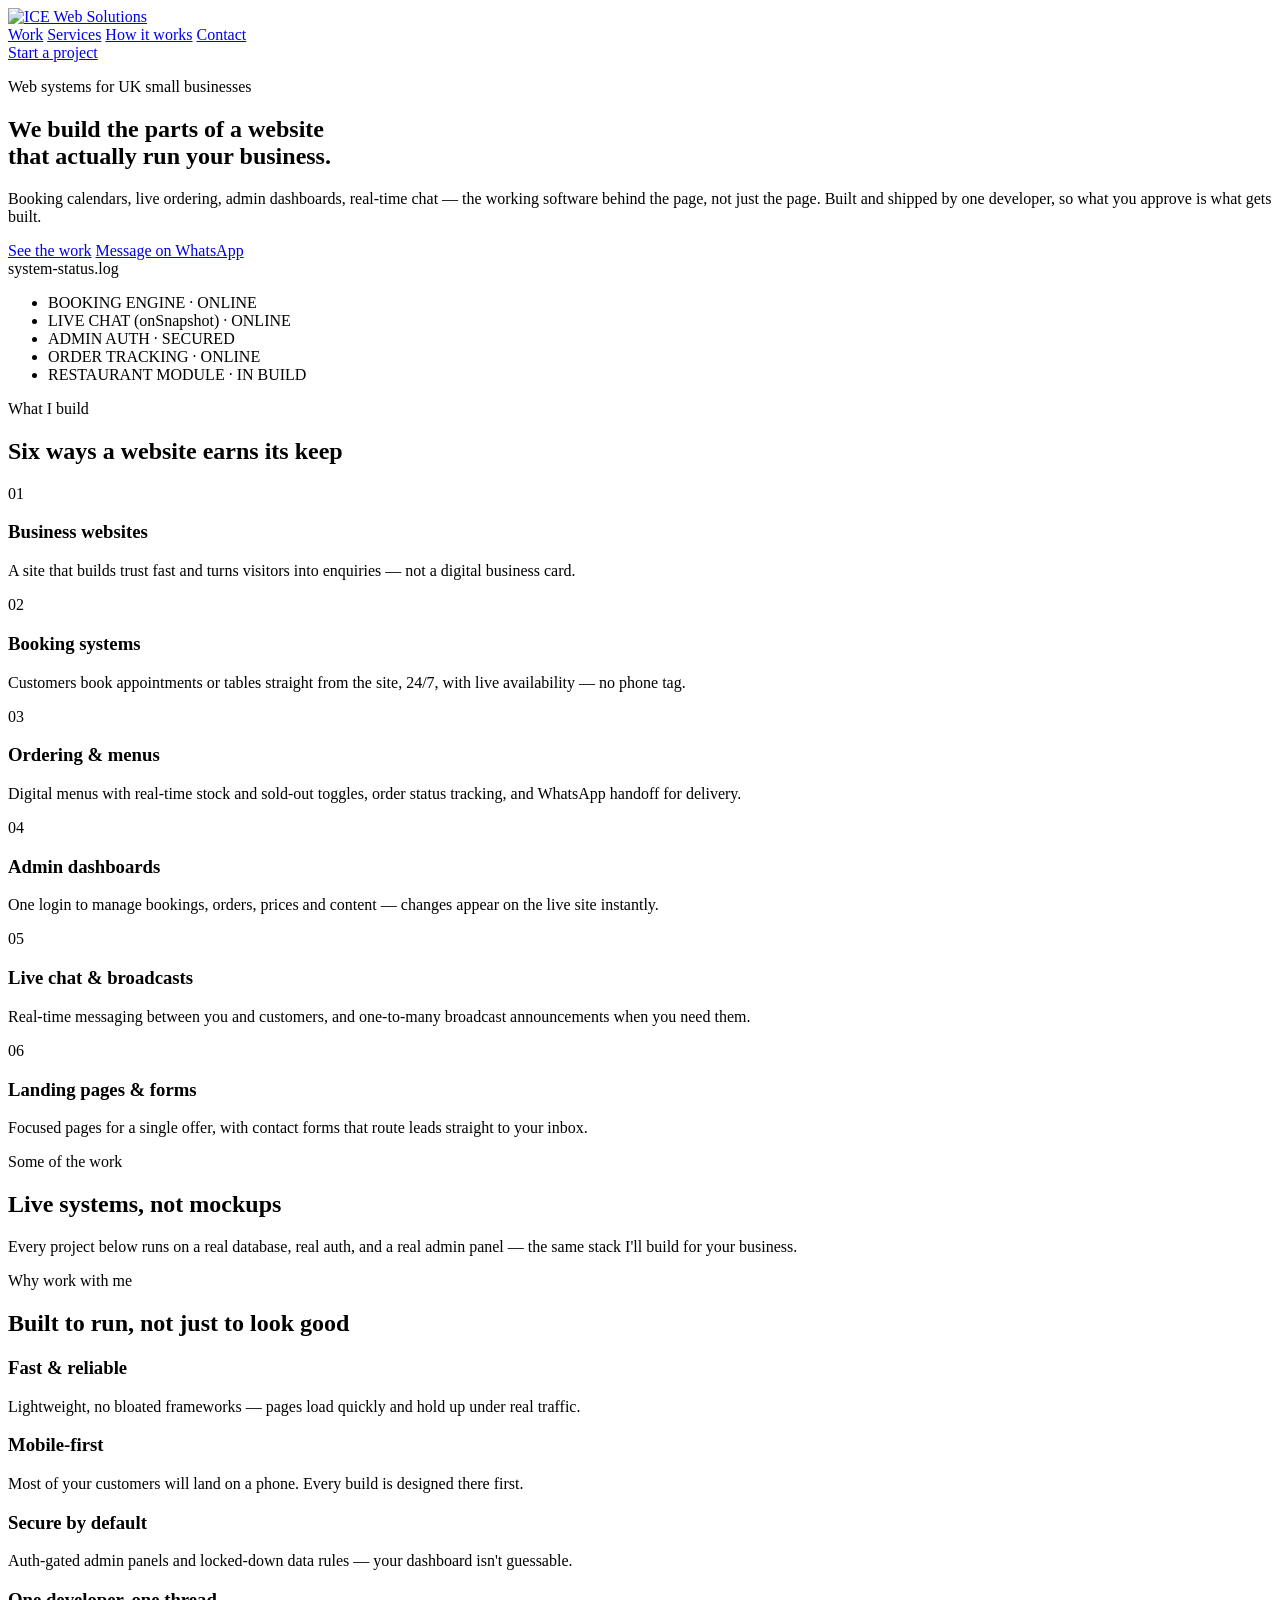
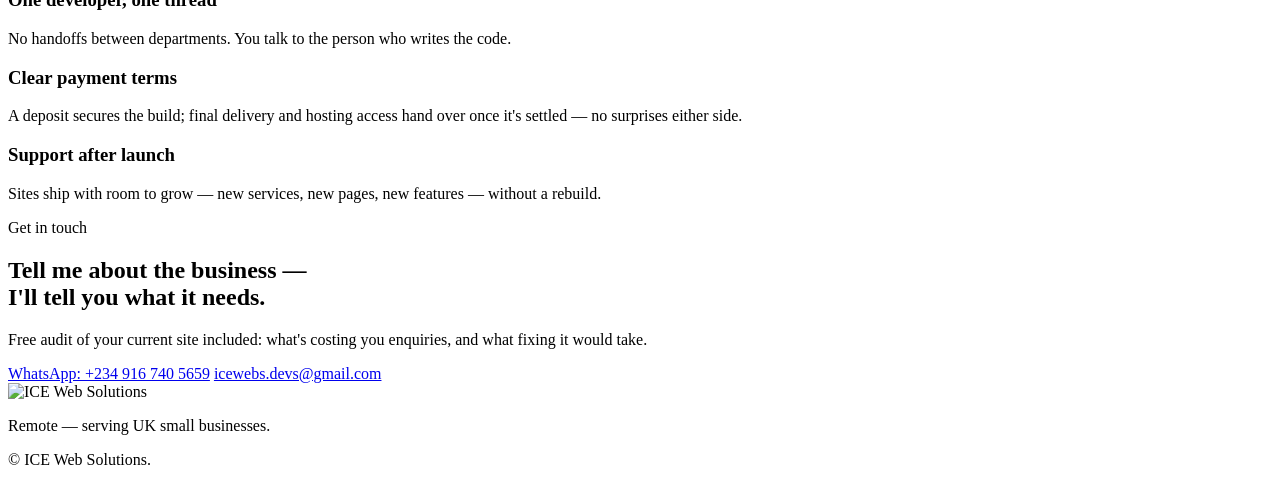
==== index.html @ 39978454 "Add files via upload" ====
<!doctype html>
<html lang="en">
<head>
<meta charset="UTF-8">
<meta name="viewport" content="width=device-width, initial-scale=1.0">
<title>ICE Web Solutions — Web systems for UK small businesses</title>
<meta name="description" content="ICE Web Solutions builds booking systems, live ordering, and admin dashboards for UK small businesses — real working software, not template sites.">

<link rel="preconnect" href="https://fonts.googleapis.com">
<link rel="preconnect" href="https://fonts.gstatic.com" crossorigin>
<link href="https://fonts.googleapis.com/css2?family=Space+Grotesk:wght@500;600;700&family=Inter:wght@400;500;600&family=IBM+Plex+Mono:wght@400;500&display=swap" rel="stylesheet">

<link rel="stylesheet" href="css/style.css">
</head>
<body>

<!-- NAV -->
<header class="nav" id="nav">
  <div class="wrap nav__inner">
    <a href="#top" class="nav__brand">
      <img src="images/logo.png" alt="ICE Web Solutions" class="nav__logo">
    </a>
    <nav class="nav__links" aria-label="Primary">
      <a href="#work">Work</a>
      <a href="#services">Services</a>
      <a href="#process">How it works</a>
      <a href="#contact">Contact</a>
    </nav>
    <a href="https://wa.me/2349167405659" class="btn btn--sm" target="_blank" rel="noopener">Start a project</a>
  </div>
</header>

<main id="top">

  <!-- HERO -->
  <section class="hero">
    <div class="wrap hero__grid">
      <div class="hero__copy">
        <p class="eyebrow">Web systems for UK small businesses</p>
        <h1 class="hero__title">We build the parts of a website<br>that actually run your business.</h1>
        <p class="hero__sub">Booking calendars, live ordering, admin dashboards, real-time chat — the working software behind the page, not just the page. Built and shipped by one developer, so what you approve is what gets built.</p>
        <div class="hero__actions">
          <a href="#work" class="btn btn--primary">See the work</a>
          <a href="https://wa.me/2349167405659" class="btn btn--ghost" target="_blank" rel="noopener">Message on WhatsApp</a>
        </div>
      </div>

      <div class="console" role="img" aria-label="Live systems status console showing booking engine, live chat, admin auth and order tracking as online">
        <div class="console__bar">
          <span class="console__dot console__dot--r"></span>
          <span class="console__dot console__dot--y"></span>
          <span class="console__dot console__dot--g"></span>
          <span class="console__bar-label">system-status.log</span>
        </div>
        <ul class="console__list">
          <li><span class="pulse"></span> BOOKING ENGINE <span class="console__state">· ONLINE</span></li>
          <li><span class="pulse"></span> LIVE CHAT (onSnapshot) <span class="console__state">· ONLINE</span></li>
          <li><span class="pulse"></span> ADMIN AUTH <span class="console__state">· SECURED</span></li>
          <li><span class="pulse"></span> ORDER TRACKING <span class="console__state">· ONLINE</span></li>
          <li><span class="pulse pulse--dim"></span> RESTAURANT MODULE <span class="console__state console__state--dim">· IN BUILD</span></li>
        </ul>
      </div>
    </div>
  </section>

  <!-- SERVICES -->
  <section class="services" id="services">
    <div class="wrap">
      <p class="eyebrow">What I build</p>
      <h2 class="section__title">Six ways a website earns its keep</h2>

      <div class="grid grid--3">
        <article class="card">
          <span class="card__idx">01</span>
          <h3>Business websites</h3>
          <p>A site that builds trust fast and turns visitors into enquiries — not a digital business card.</p>
        </article>
        <article class="card">
          <span class="card__idx">02</span>
          <h3>Booking systems</h3>
          <p>Customers book appointments or tables straight from the site, 24/7, with live availability — no phone tag.</p>
        </article>
        <article class="card">
          <span class="card__idx">03</span>
          <h3>Ordering &amp; menus</h3>
          <p>Digital menus with real-time stock and sold-out toggles, order status tracking, and WhatsApp handoff for delivery.</p>
        </article>
        <article class="card">
          <span class="card__idx">04</span>
          <h3>Admin dashboards</h3>
          <p>One login to manage bookings, orders, prices and content — changes appear on the live site instantly.</p>
        </article>
        <article class="card">
          <span class="card__idx">05</span>
          <h3>Live chat &amp; broadcasts</h3>
          <p>Real-time messaging between you and customers, and one-to-many broadcast announcements when you need them.</p>
        </article>
        <article class="card">
          <span class="card__idx">06</span>
          <h3>Landing pages &amp; forms</h3>
          <p>Focused pages for a single offer, with contact forms that route leads straight to your inbox.</p>
        </article>
      </div>
    </div>
  </section>

  <!-- WORK -->
  <section class="work" id="work">
    <div class="wrap">
      <p class="eyebrow">Some of the work</p>
      <h2 class="section__title">Live systems, not mockups</h2>
      <p class="section__sub">Every project below runs on a real database, real auth, and a real admin panel — the same stack I'll build for your business.</p>

      <div class="projects" id="projects">
        <!-- injected by js/projects.js -->
      </div>
    </div>
  </section>

  <!-- PROCESS / WHY -->
  <section class="why" id="process">
    <div class="wrap">
      <p class="eyebrow">Why work with me</p>
      <h2 class="section__title">Built to run, not just to look good</h2>

      <div class="grid grid--2">
        <div class="why__item">
          <h3>Fast &amp; reliable</h3>
          <p>Lightweight, no bloated frameworks — pages load quickly and hold up under real traffic.</p>
        </div>
        <div class="why__item">
          <h3>Mobile-first</h3>
          <p>Most of your customers will land on a phone. Every build is designed there first.</p>
        </div>
        <div class="why__item">
          <h3>Secure by default</h3>
          <p>Auth-gated admin panels and locked-down data rules — your dashboard isn't guessable.</p>
        </div>
        <div class="why__item">
          <h3>One developer, one thread</h3>
          <p>No handoffs between departments. You talk to the person who writes the code.</p>
        </div>
        <div class="why__item">
          <h3>Clear payment terms</h3>
          <p>A deposit secures the build; final delivery and hosting access hand over once it's settled — no surprises either side.</p>
        </div>
        <div class="why__item">
          <h3>Support after launch</h3>
          <p>Sites ship with room to grow — new services, new pages, new features — without a rebuild.</p>
        </div>
      </div>
    </div>
  </section>

  <!-- CONTACT -->
  <section class="contact" id="contact">
    <div class="wrap contact__inner">
      <div>
        <p class="eyebrow">Get in touch</p>
        <h2 class="section__title">Tell me about the business —<br>I'll tell you what it needs.</h2>
        <p class="section__sub">Free audit of your current site included: what's costing you enquiries, and what fixing it would take.</p>
        <div class="hero__actions">
          <a href="https://wa.me/2349167405659" class="btn btn--primary" target="_blank" rel="noopener">WhatsApp: +234 916 740 5659</a>
          <a href="mailto:icewebs.devs@gmail.com" class="btn btn--ghost">icewebs.devs@gmail.com</a>
        </div>
      </div>
    </div>
  </section>

</main>

<footer class="footer">
  <div class="wrap footer__inner">
    <img src="images/logo.png" alt="ICE Web Solutions" class="footer__logo">
    <p>Remote — serving UK small businesses.</p>
    <p class="footer__copy">© <span id="year"></span> ICE Web Solutions.</p>
  </div>
</footer>

<script src="js/projects.js"></script>
<script src="js/main.js"></script>
</body>
</html>
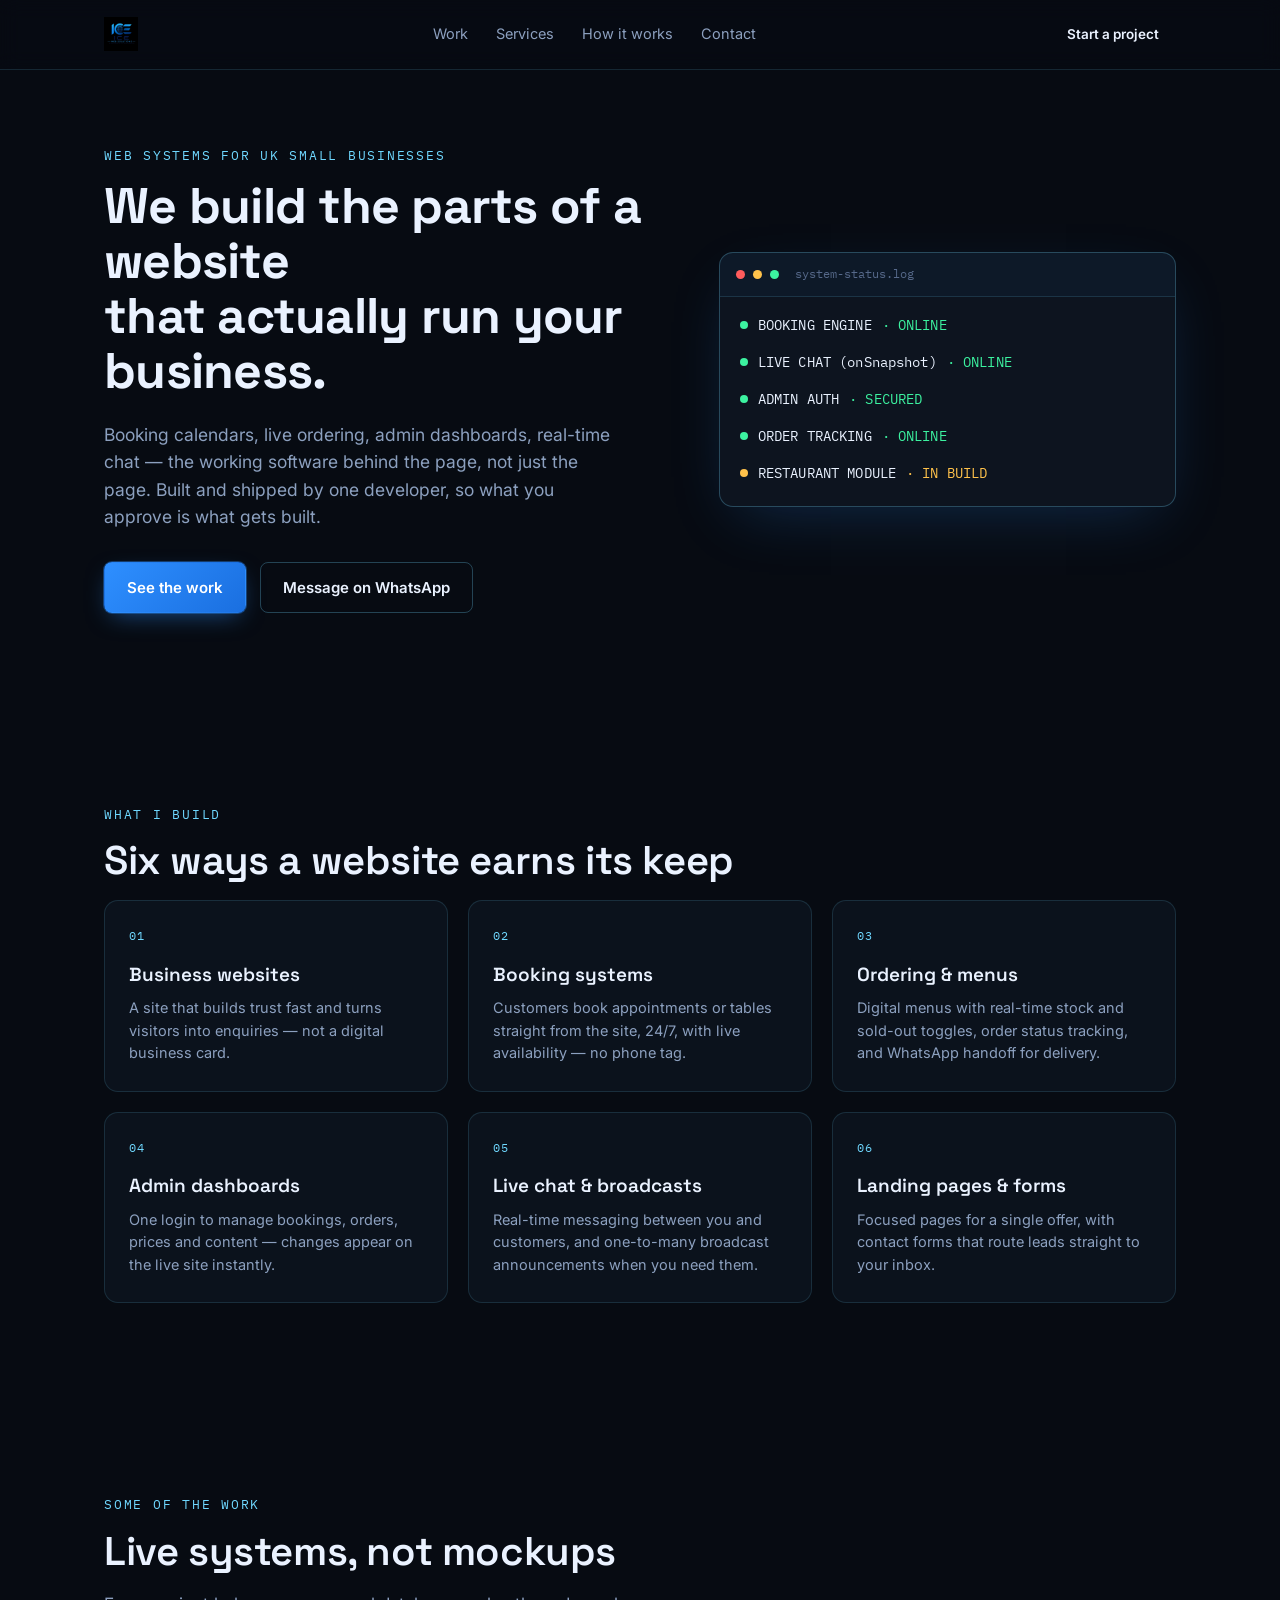
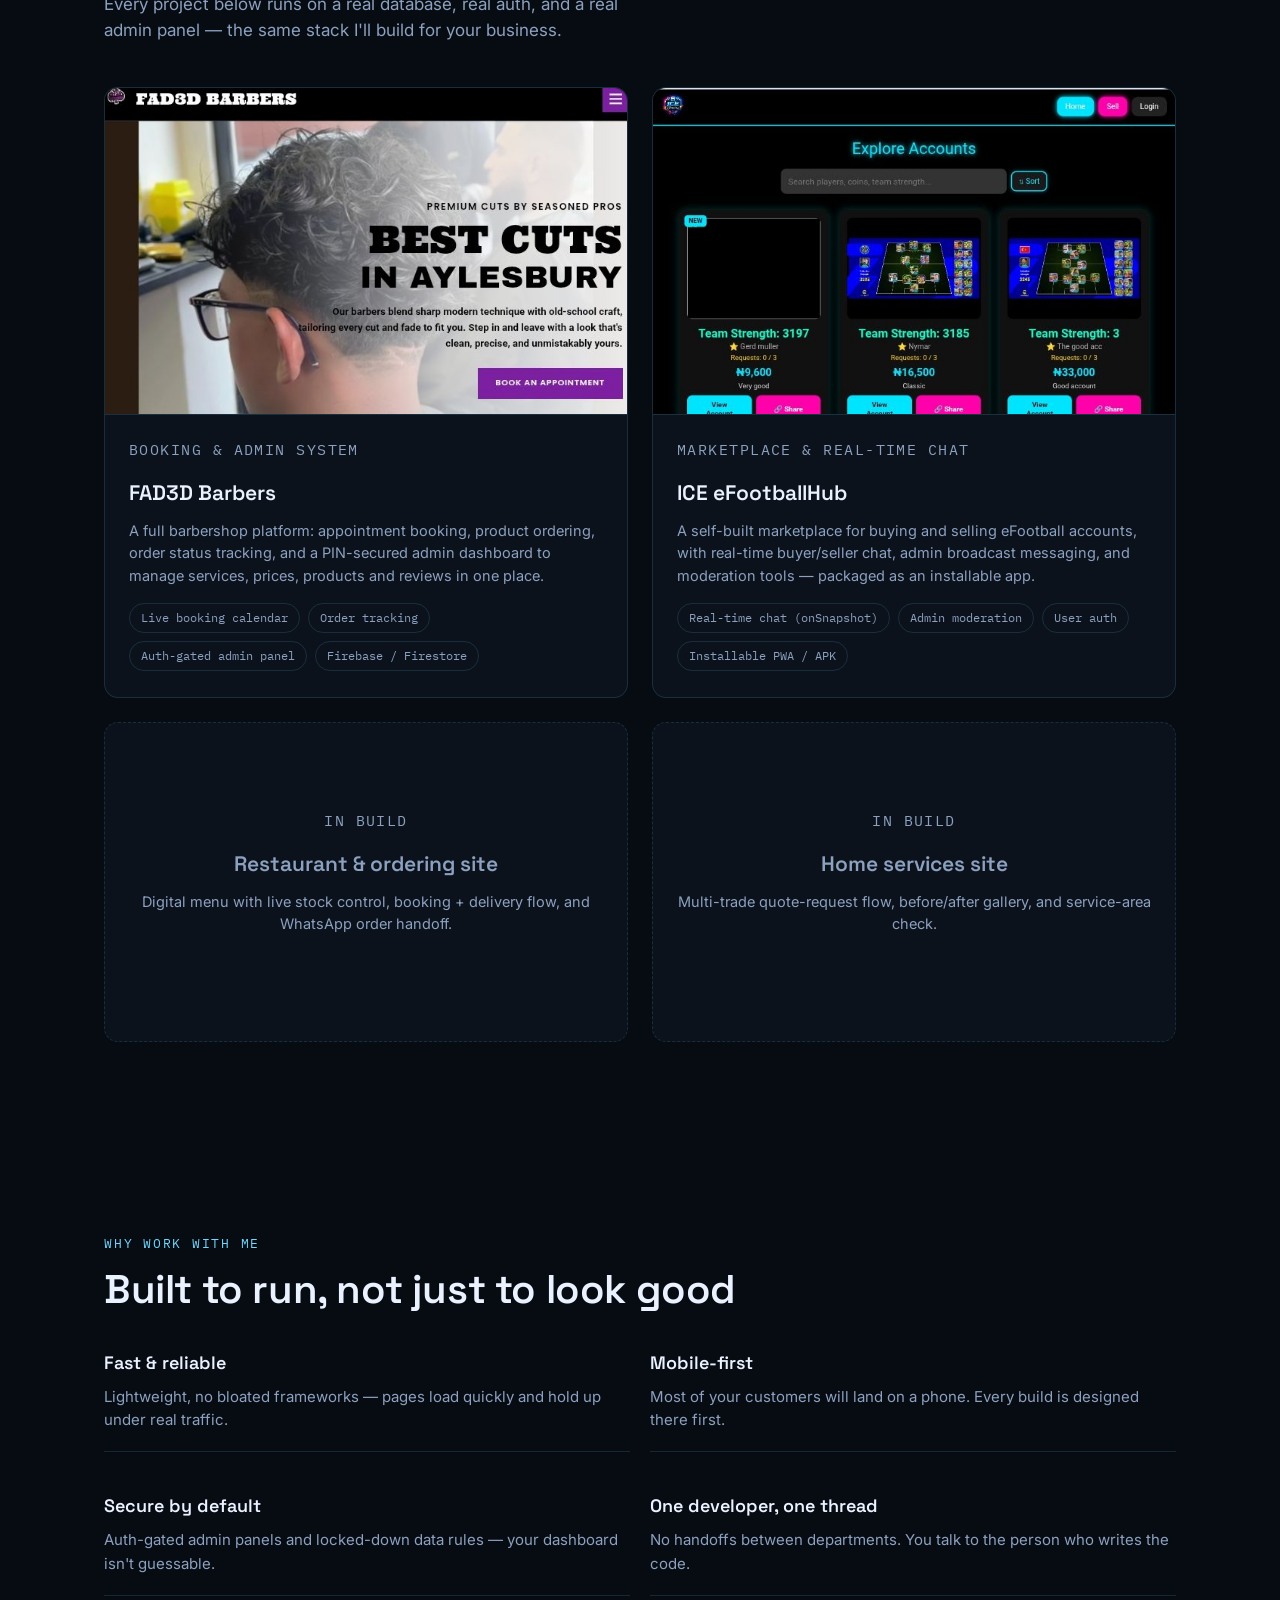
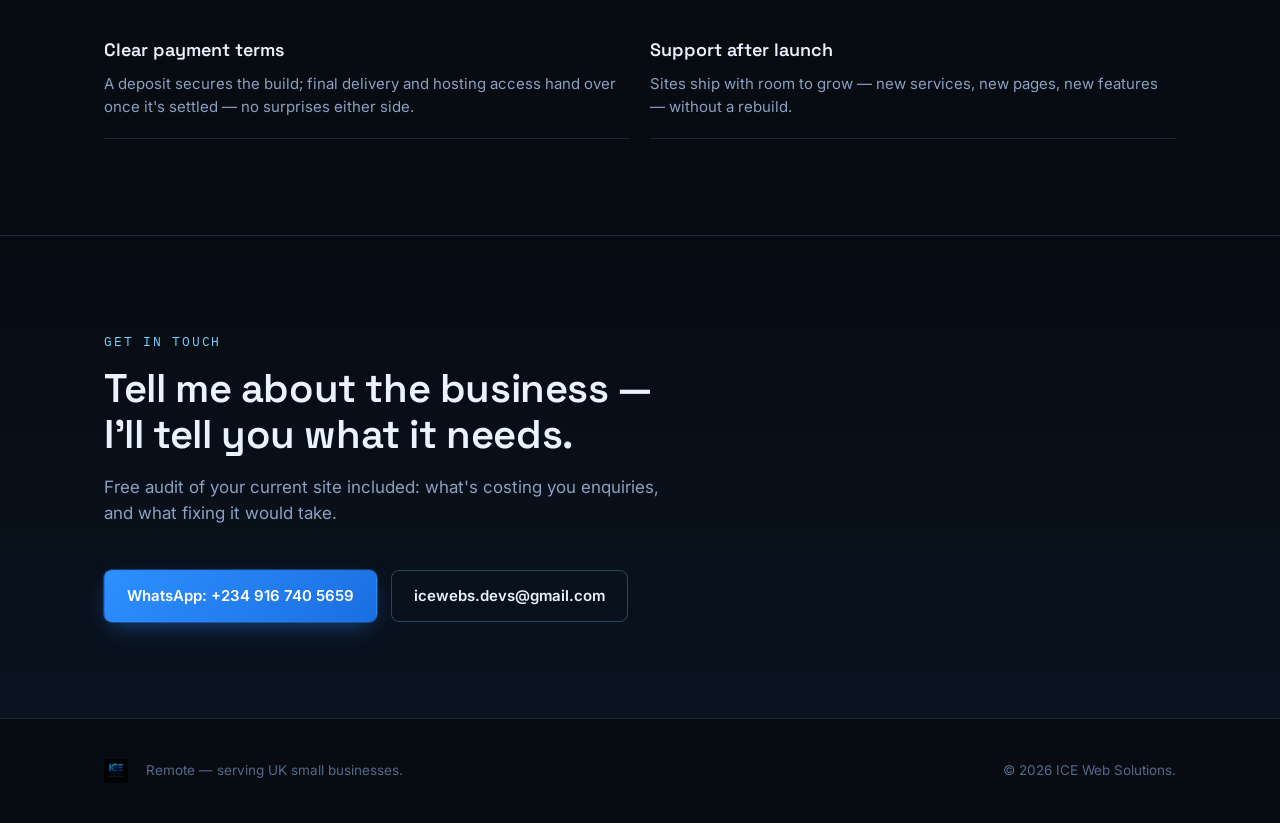
==== commit fa99448c: "Add files via upload" ====
--- a/index.html
+++ b/index.html
@@ -26,7 +26,7 @@
       <a href="#process">How it works</a>
       <a href="#contact">Contact</a>
     </nav>
-    <a href="https://wa.me/2349167405659" class="btn btn--sm" target="_blank" rel="noopener">Start a project</a>
+    <a href="chat.html" class="btn btn--sm">Start a project</a>
   </div>
 </header>
 
--- a/css/style.css
+++ b/css/style.css
@@ -0,0 +1,404 @@
+/* ============ TOKENS ============ */
+:root {
+  --bg: #070B12;
+  --bg-elevated: #0D141F;
+  --bg-card: #0B121C;
+  --line: rgba(111, 216, 255, 0.14);
+  --line-strong: rgba(111, 216, 255, 0.28);
+
+  --blue: #2E8FFF;
+  --blue-bright: #6FD8FF;
+  --green: #3CF2A0;
+  --red: #FF5C5C;
+  --yellow: #FFC24B;
+
+  --text: #EAF2FF;
+  --text-dim: #8CA0BF;
+  --text-faint: #56698A;
+
+  --font-display: 'Space Grotesk', sans-serif;
+  --font-body: 'Inter', sans-serif;
+  --font-mono: 'IBM Plex Mono', monospace;
+
+  --radius: 14px;
+  --radius-sm: 8px;
+  --max: 1120px;
+}
+
+/* ============ RESET ============ */
+* { box-sizing: border-box; margin: 0; padding: 0; }
+
+html { scroll-behavior: smooth; }
+
+@media (prefers-reduced-motion: reduce) {
+  html { scroll-behavior: auto; }
+  * { animation-duration: 0.001ms !important; animation-iteration-count: 1 !important; transition-duration: 0.001ms !important; }
+}
+
+body {
+  background: var(--bg);
+  color: var(--text);
+  font-family: var(--font-body);
+  line-height: 1.55;
+  -webkit-font-smoothing: antialiased;
+}
+
+img { max-width: 100%; display: block; }
+a { color: inherit; text-decoration: none; }
+
+:focus-visible {
+  outline: 2px solid var(--blue-bright);
+  outline-offset: 3px;
+}
+
+.wrap {
+  max-width: var(--max);
+  margin: 0 auto;
+  padding: 0 24px;
+}
+
+.eyebrow {
+  font-family: var(--font-mono);
+  font-size: 12.5px;
+  letter-spacing: 0.14em;
+  text-transform: uppercase;
+  color: var(--blue-bright);
+  margin-bottom: 14px;
+}
+
+.section__title {
+  font-family: var(--font-display);
+  font-weight: 600;
+  font-size: clamp(28px, 4vw, 40px);
+  line-height: 1.15;
+  letter-spacing: -0.01em;
+  margin-bottom: 16px;
+}
+
+.section__sub {
+  color: var(--text-dim);
+  font-size: 17px;
+  max-width: 560px;
+  margin-bottom: 44px;
+}
+
+section { padding: 96px 0; }
+@media (max-width: 720px) { section { padding: 64px 0; } }
+
+/* ============ BUTTONS ============ */
+.btn {
+  display: inline-flex;
+  align-items: center;
+  gap: 8px;
+  font-family: var(--font-body);
+  font-weight: 600;
+  font-size: 15px;
+  padding: 13px 22px;
+  border-radius: var(--radius-sm);
+  border: 1px solid transparent;
+  transition: transform 0.15s ease, border-color 0.15s ease, background 0.15s ease;
+  white-space: nowrap;
+}
+.btn:hover { transform: translateY(-1px); }
+
+.btn--primary {
+  background: linear-gradient(135deg, var(--blue), #1A6FE0);
+  color: #fff;
+  box-shadow: 0 0 0 1px rgba(46,143,255,0.35), 0 8px 24px -8px rgba(46,143,255,0.55);
+}
+.btn--primary:hover { box-shadow: 0 0 0 1px rgba(111,216,255,0.5), 0 10px 28px -6px rgba(46,143,255,0.65); }
+
+.btn--ghost {
+  background: transparent;
+  color: var(--text);
+  border-color: var(--line-strong);
+}
+.btn--ghost:hover { border-color: var(--blue-bright); color: var(--blue-bright); }
+
+.btn--sm { padding: 9px 16px; font-size: 13.5px; }
+
+/* ============ NAV ============ */
+.nav {
+  position: sticky;
+  top: 0;
+  z-index: 50;
+  background: rgba(7, 11, 18, 0.72);
+  backdrop-filter: blur(10px);
+  border-bottom: 1px solid var(--line);
+}
+
+.nav__inner {
+  display: flex;
+  align-items: center;
+  justify-content: space-between;
+  gap: 24px;
+  padding-top: 14px;
+  padding-bottom: 14px;
+}
+
+.nav__logo { height: 34px; width: auto; }
+
+.nav__links {
+  display: flex;
+  gap: 28px;
+  font-size: 14.5px;
+  color: var(--text-dim);
+}
+.nav__links a:hover { color: var(--blue-bright); }
+
+@media (max-width: 720px) {
+  .nav__links { display: none; }
+}
+
+/* ============ HERO ============ */
+.hero { padding-top: 76px; padding-bottom: 96px; }
+
+.hero__grid {
+  display: grid;
+  grid-template-columns: 1.1fr 0.9fr;
+  gap: 56px;
+  align-items: center;
+}
+@media (max-width: 900px) {
+  .hero__grid { grid-template-columns: 1fr; }
+}
+
+.hero__title {
+  font-family: var(--font-display);
+  font-weight: 700;
+  font-size: clamp(32px, 5vw, 50px);
+  line-height: 1.1;
+  letter-spacing: -0.015em;
+  margin-bottom: 22px;
+}
+
+.hero__sub {
+  color: var(--text-dim);
+  font-size: 17.5px;
+  max-width: 520px;
+  margin-bottom: 32px;
+}
+
+.hero__actions {
+  display: flex;
+  flex-wrap: wrap;
+  gap: 14px;
+}
+
+/* console signature element */
+.console {
+  background: var(--bg-elevated);
+  border: 1px solid var(--line-strong);
+  border-radius: var(--radius);
+  overflow: hidden;
+  box-shadow: 0 20px 60px -20px rgba(46,143,255,0.25);
+}
+
+.console__bar {
+  display: flex;
+  align-items: center;
+  gap: 8px;
+  padding: 12px 16px;
+  border-bottom: 1px solid var(--line);
+  background: rgba(46,143,255,0.04);
+}
+
+.console__dot { width: 9px; height: 9px; border-radius: 50%; display: inline-block; }
+.console__dot--r { background: var(--red); }
+.console__dot--y { background: var(--yellow); }
+.console__dot--g { background: var(--green); }
+
+.console__bar-label {
+  margin-left: 8px;
+  font-family: var(--font-mono);
+  font-size: 12px;
+  color: var(--text-faint);
+}
+
+.console__list {
+  list-style: none;
+  padding: 18px 20px 22px;
+  display: flex;
+  flex-direction: column;
+  gap: 16px;
+}
+
+.console__list li {
+  display: flex;
+  align-items: center;
+  gap: 10px;
+  font-family: var(--font-mono);
+  font-size: 13.5px;
+  color: var(--text);
+  letter-spacing: 0.01em;
+}
+
+.console__state { color: var(--green); }
+.console__state--dim { color: var(--yellow); }
+
+.pulse {
+  width: 8px;
+  height: 8px;
+  border-radius: 50%;
+  background: var(--green);
+  box-shadow: 0 0 0 0 rgba(60,242,160,0.6);
+  animation: pulse 2.2s infinite;
+  flex-shrink: 0;
+}
+.pulse--dim { background: var(--yellow); animation: pulse-dim 2.2s infinite; }
+
+@keyframes pulse {
+  0% { box-shadow: 0 0 0 0 rgba(60,242,160,0.55); }
+  70% { box-shadow: 0 0 0 7px rgba(60,242,160,0); }
+  100% { box-shadow: 0 0 0 0 rgba(60,242,160,0); }
+}
+@keyframes pulse-dim {
+  0% { box-shadow: 0 0 0 0 rgba(255,194,75,0.5); }
+  70% { box-shadow: 0 0 0 7px rgba(255,194,75,0); }
+  100% { box-shadow: 0 0 0 0 rgba(255,194,75,0); }
+}
+
+/* ============ GRIDS / CARDS ============ */
+.grid { display: grid; gap: 20px; }
+.grid--3 { grid-template-columns: repeat(3, 1fr); }
+.grid--2 { grid-template-columns: repeat(2, 1fr); }
+@media (max-width: 800px) {
+  .grid--3, .grid--2 { grid-template-columns: 1fr; }
+}
+
+.card {
+  background: var(--bg-card);
+  border: 1px solid var(--line);
+  border-radius: var(--radius);
+  padding: 26px 24px;
+  transition: border-color 0.2s ease, transform 0.2s ease;
+}
+.card:hover { border-color: var(--line-strong); transform: translateY(-2px); }
+
+.card__idx {
+  font-family: var(--font-mono);
+  font-size: 12px;
+  color: var(--blue-bright);
+  letter-spacing: 0.08em;
+  display: block;
+  margin-bottom: 14px;
+}
+
+.card h3 {
+  font-family: var(--font-display);
+  font-size: 19px;
+  font-weight: 600;
+  margin-bottom: 8px;
+}
+
+.card p { color: var(--text-dim); font-size: 14.5px; }
+
+/* ============ WORK / PROJECTS ============ */
+.projects {
+  display: grid;
+  grid-template-columns: repeat(2, 1fr);
+  gap: 24px;
+}
+@media (max-width: 800px) {
+  .projects { grid-template-columns: 1fr; }
+}
+
+.project {
+  background: var(--bg-card);
+  border: 1px solid var(--line);
+  border-radius: var(--radius);
+  overflow: hidden;
+  display: flex;
+  flex-direction: column;
+}
+
+.project__media {
+  aspect-ratio: 16 / 10;
+  background: var(--bg-elevated);
+  overflow: hidden;
+  border-bottom: 1px solid var(--line);
+}
+.project__media img { width: 100%; height: 100%; object-fit: cover; object-position: top; }
+
+.project__body { padding: 24px 24px 26px; flex: 1; display: flex; flex-direction: column; }
+
+.project__tag {
+  font-family: var(--font-mono);
+  font-size: 11.5px;
+  letter-spacing: 0.1em;
+  text-transform: uppercase;
+  color: var(--blue-bright);
+  margin-bottom: 10px;
+}
+
+.project__body h3 {
+  font-family: var(--font-display);
+  font-size: 21px;
+  font-weight: 600;
+  margin-bottom: 10px;
+}
+
+.project__body p {
+  color: var(--text-dim);
+  font-size: 14.5px;
+  margin-bottom: 16px;
+}
+
+.project__features {
+  list-style: none;
+  display: flex;
+  flex-wrap: wrap;
+  gap: 8px;
+  margin-top: auto;
+}
+.project__features li {
+  font-family: var(--font-mono);
+  font-size: 11.5px;
+  color: var(--text-dim);
+  border: 1px solid var(--line);
+  border-radius: 100px;
+  padding: 5px 11px;
+}
+
+/* placeholder / coming-soon project card */
+.project--soon {
+  border-style: dashed;
+  align-items: center;
+  justify-content: center;
+  min-height: 320px;
+}
+.project--soon .project__body {
+  align-items: center;
+  text-align: center;
+  justify-content: center;
+}
+.project--soon h3 { color: var(--text-dim); }
+
+/* ============ WHY ============ */
+.why__item h3 {
+  font-family: var(--font-display);
+  font-size: 18px;
+  font-weight: 600;
+  margin-bottom: 8px;
+}
+.why__item p { color: var(--text-dim); font-size: 15px; }
+.why__item { padding: 20px 0; border-bottom: 1px solid var(--line); }
+
+/* ============ CONTACT ============ */
+.contact {
+  background: linear-gradient(180deg, transparent, rgba(46,143,255,0.06));
+  border-top: 1px solid var(--line);
+}
+
+/* ============ FOOTER ============ */
+.footer { border-top: 1px solid var(--line); padding: 40px 0; }
+.footer__inner {
+  display: flex;
+  align-items: center;
+  gap: 18px;
+  color: var(--text-faint);
+  font-size: 13.5px;
+  flex-wrap: wrap;
+}
+.footer__logo { height: 24px; width: auto; opacity: 0.8; }
+.footer__copy { margin-left: auto; }
